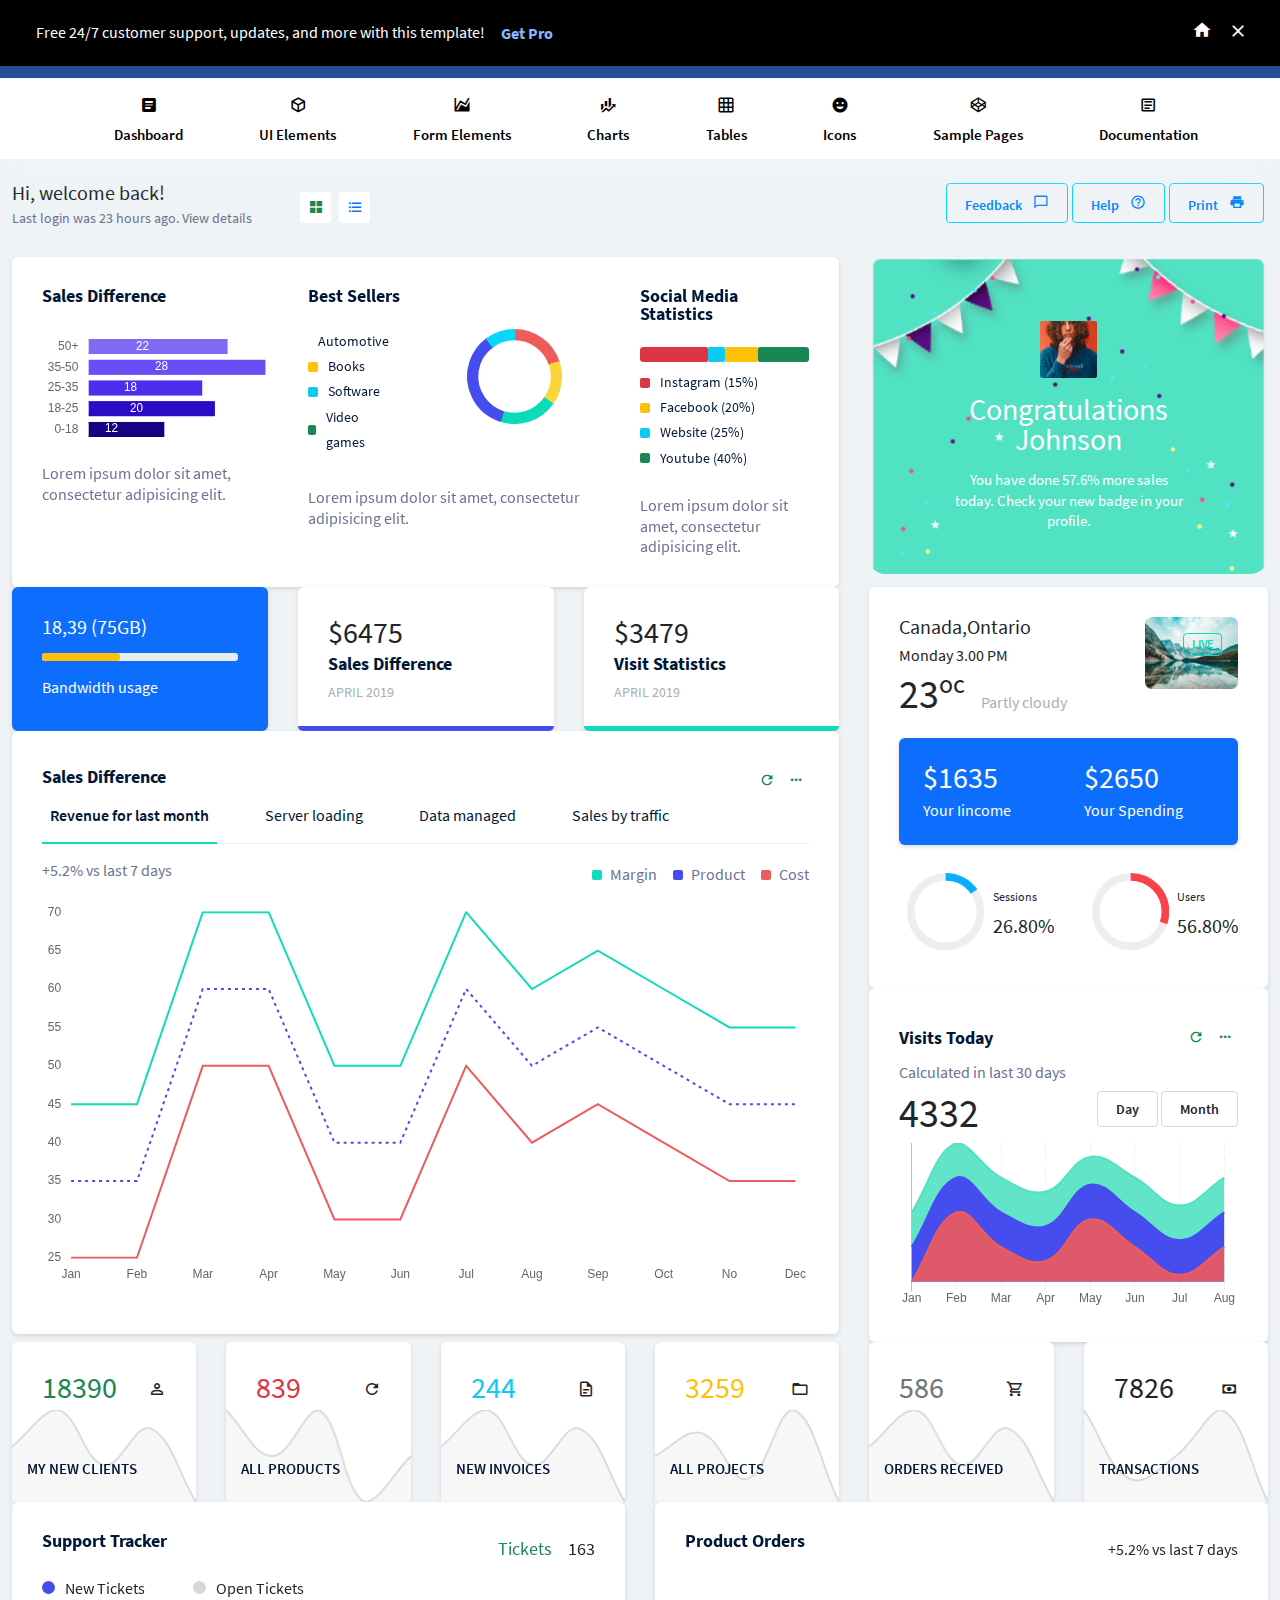
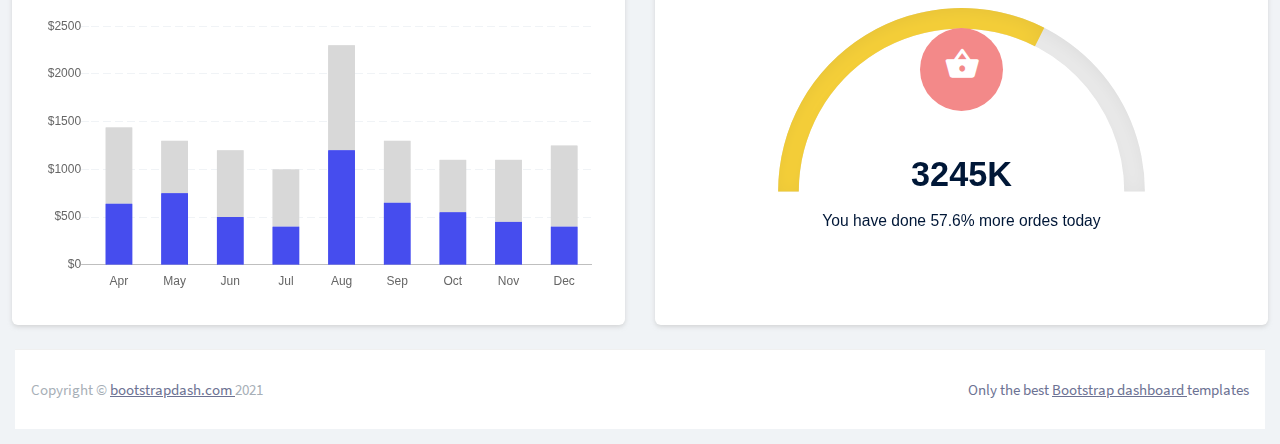
==== index - Copy.html @ f2af88d6 "initail commit" ====
<!DOCTYPE html>
<html lang="en">
  <head>
    <!-- Required meta tags -->
    <meta charset="utf-8">
    <meta name="viewport" content="width=device-width, initial-scale=1, shrink-to-fit=no">
    <title>Kapella Bootstrap Admin Dashboard Template</title>
    <!-- base:css -->
    <link rel="stylesheet" href="vendors/mdi/css/materialdesignicons.min.css">
    <link rel="stylesheet" href="vendors/base/vendor.bundle.base.css">
    <!-- endinject -->
    <!-- plugin css for this page -->
    <!-- End plugin css for this page -->
    <!-- inject:css -->
    <link rel="stylesheet" href="css/style.css">
    <!-- endinject -->
    <link rel="shortcut icon" href="images/favicon.png" />
  </head>
  <body>
    <div class="container-scroller">
				<div class="row p-0 m-0 proBanner" id="proBanner">
					<div class="col-md-12 p-0 m-0">
						<div class="card-body card-body-padding d-flex align-items-center justify-content-between">
							<div class="ps-lg-1">
								<div class="d-flex align-items-center justify-content-between">
									<p class="mb-0 font-weight-medium me-3 buy-now-text">Free 24/7 customer support, updates, and more with this template!</p>
									<a href="https://www.bootstrapdash.com/product/kapella-admin-pro/?utm_source=organic&utm_medium=banner&utm_campaign=buynow_demo" target="_blank" class="btn me-2 buy-now-btn border-0">Get Pro</a>
								</div>
							</div>
							<div class="d-flex align-items-center justify-content-between">
								<a href="https://www.bootstrapdash.com/product/kapella-admin-pro/"><i class="mdi mdi-home me-3 text-white"></i></a>
								<button id="bannerClose" class="btn border-0 p-0">
									<i class="mdi mdi-close text-white me-0"></i>
								</button>
							</div>
						</div>
					</div>
				</div>
		<!-- partial:partials/_horizontal-navbar.html -->
    <div class="horizontal-menu">
      <nav class="navbar top-navbar col-lg-12 col-12 p-0">
        <div class="container-fluid">
          <div class="navbar-menu-wrapper d-flex align-items-center justify-content-between">
            <ul class="navbar-nav navbar-nav-left">
              <li class="nav-item ms-0 me-5 d-lg-flex d-none">
                <a href="#" class="nav-link horizontal-nav-left-menu"><i class="mdi mdi-format-list-bulleted"></i></a>
              </li>
              <li class="nav-item dropdown">
                <a class="nav-link count-indicator dropdown-toggle d-flex align-items-center justify-content-center" id="notificationDropdown" href="#" data-bs-toggle="dropdown">
                  <i class="mdi mdi-bell mx-0"></i>
                  <span class="count bg-success">2</span>
                </a>
                <div class="dropdown-menu dropdown-menu-right navbar-dropdown preview-list" aria-labelledby="notificationDropdown">
                  <p class="mb-0 font-weight-normal float-left dropdown-header">Notifications</p>
                  <a class="dropdown-item preview-item">
                    <div class="preview-thumbnail">
                        <div class="preview-icon bg-success">
                          <i class="mdi mdi-information mx-0"></i>
                        </div>
                    </div>
                    <div class="preview-item-content">
                        <h6 class="preview-subject font-weight-normal">Application Error</h6>
                        <p class="font-weight-light small-text mb-0 text-muted">
                          Just now
                        </p>
                    </div>
                  </a>
                  <a class="dropdown-item preview-item">
                    <div class="preview-thumbnail">
                        <div class="preview-icon bg-warning">
                          <i class="mdi mdi-settings mx-0"></i>
                        </div>
                    </div>
                    <div class="preview-item-content">
                        <h6 class="preview-subject font-weight-normal">Settings</h6>
                        <p class="font-weight-light small-text mb-0 text-muted">
                          Private message
                        </p>
                    </div>
                  </a>
                  <a class="dropdown-item preview-item">
                    <div class="preview-thumbnail">
                        <div class="preview-icon bg-info">
                          <i class="mdi mdi-account-box mx-0"></i>
                        </div>
                    </div>
                    <div class="preview-item-content">
                        <h6 class="preview-subject font-weight-normal">New user registration</h6>
                        <p class="font-weight-light small-text mb-0 text-muted">
                          2 days ago
                        </p>
                    </div>
                  </a>
                </div>
              </li>
              <li class="nav-item dropdown">
                <a class="nav-link count-indicator dropdown-toggle d-flex justify-content-center align-items-center" id="messageDropdown" href="#" data-bs-toggle="dropdown">
                  <i class="mdi mdi-email mx-0"></i>
                  <span class="count bg-primary">4</span>
                </a>
                <div class="dropdown-menu dropdown-menu-right navbar-dropdown preview-list" aria-labelledby="messageDropdown">
                  <p class="mb-0 font-weight-normal float-left dropdown-header">Messages</p>
                  <a class="dropdown-item preview-item">
                    <div class="preview-thumbnail">
                        <img src="images/faces/face4.jpg" alt="image" class="profile-pic">
                    </div>
                    <div class="preview-item-content flex-grow">
                        <h6 class="preview-subject ellipsis font-weight-normal">David Grey
                        </h6>
                        <p class="font-weight-light small-text text-muted mb-0">
                          The meeting is cancelled
                        </p>
                    </div>
                  </a>
                  <a class="dropdown-item preview-item">
                    <div class="preview-thumbnail">
                        <img src="images/faces/face2.jpg" alt="image" class="profile-pic">
                    </div>
                    <div class="preview-item-content flex-grow">
                        <h6 class="preview-subject ellipsis font-weight-normal">Tim Cook
                        </h6>
                        <p class="font-weight-light small-text text-muted mb-0">
                          New product launch
                        </p>
                    </div>
                  </a>
                  <a class="dropdown-item preview-item">
                    <div class="preview-thumbnail">
                        <img src="images/faces/face3.jpg" alt="image" class="profile-pic">
                    </div>
                    <div class="preview-item-content flex-grow">
                        <h6 class="preview-subject ellipsis font-weight-normal"> Johnson
                        </h6>
                        <p class="font-weight-light small-text text-muted mb-0">
                          Upcoming board meeting
                        </p>
                    </div>
                  </a>
                </div>
              </li>
              <li class="nav-item dropdown">
                <a href="#" class="nav-link count-indicator "><i class="mdi mdi-message-reply-text"></i></a>
              </li>
              <li class="nav-item nav-search d-none d-lg-block ms-3">
                <div class="input-group">
                    <div class="input-group-prepend">
                      <span class="input-group-text" id="search">
                        <i class="mdi mdi-magnify"></i>
                      </span>
                    </div>
                    <input type="text" class="form-control" placeholder="search" aria-label="search" aria-describedby="search">
                </div>
              </li>	
            </ul>
            <div class="text-center navbar-brand-wrapper d-flex align-items-center justify-content-center">
                <a class="navbar-brand brand-logo" href="index.html"><img src="images/logo.svg" alt="logo"/></a>
                <a class="navbar-brand brand-logo-mini" href="index.html"><img src="images/logo-mini.svg" alt="logo"/></a>
            </div>
            <ul class="navbar-nav navbar-nav-right">
                <li class="nav-item dropdown  d-lg-flex d-none">
                  <button type="button" class="btn btn-inverse-primary btn-sm">Product </button>
                </li>
                <li class="nav-item dropdown d-lg-flex d-none">
                  <a class="dropdown-toggle show-dropdown-arrow btn btn-inverse-primary btn-sm" id="nreportDropdown" href="#" data-bs-toggle="dropdown">
                  Reports
                  </a>
                  <div class="dropdown-menu dropdown-menu-right navbar-dropdown preview-list" aria-labelledby="nreportDropdown">
                      <p class="mb-0 font-weight-medium float-left dropdown-header">Reports</p>
                      <a class="dropdown-item">
                        <i class="mdi mdi-file-pdf text-primary"></i>
                        Pdf
                      </a>
                      <a class="dropdown-item">
                        <i class="mdi mdi-file-excel text-primary"></i>
                        Exel
                      </a>
                  </div>
                </li>
                <li class="nav-item dropdown d-lg-flex d-none">
                  <button type="button" class="btn btn-inverse-primary btn-sm">Settings</button>
                </li>
                <li class="nav-item nav-profile dropdown">
                  <a class="nav-link dropdown-toggle" href="#" data-bs-toggle="dropdown" id="profileDropdown">
                    <span class="nav-profile-name">Johnson</span>
                    <span class="online-status"></span>
                    <img src="images/faces/face28.png" alt="profile"/>
                  </a>
                  <div class="dropdown-menu dropdown-menu-right navbar-dropdown" aria-labelledby="profileDropdown">
                      <a class="dropdown-item">
                        <i class="mdi mdi-settings text-primary"></i>
                        Settings
                      </a>
                      <a class="dropdown-item">
                        <i class="mdi mdi-logout text-primary"></i>
                        Logout
                      </a>
                  </div>
                </li>
            </ul>
            <button class="navbar-toggler navbar-toggler-right d-lg-none align-self-center" type="button" data-toggle="horizontal-menu-toggle">
              <span class="mdi mdi-menu"></span>
            </button>
          </div>
        </div>
      </nav>
      <nav class="bottom-navbar">
        <div class="container">
            <ul class="nav page-navigation">
              <li class="nav-item">
                <a class="nav-link" href="index.html">
                  <i class="mdi mdi-file-document-box menu-icon"></i>
                  <span class="menu-title">Dashboard</span>
                </a>
              </li>
              <li class="nav-item">
                  <a href="#" class="nav-link">
                    <i class="mdi mdi-cube-outline menu-icon"></i>
                    <span class="menu-title">UI Elements</span>
                    <i class="menu-arrow"></i>
                  </a>
                  <div class="submenu">
                      <ul>
                          <li class="nav-item"><a class="nav-link" href="pages/ui-features/buttons.html">Buttons</a></li>
                          <li class="nav-item"><a class="nav-link" href="pages/ui-features/typography.html">Typography</a></li>
                      </ul>
                  </div>
              </li>
              <li class="nav-item">
                  <a href="pages/forms/basic_elements.html" class="nav-link">
                    <i class="mdi mdi-chart-areaspline menu-icon"></i>
                    <span class="menu-title">Form Elements</span>
                    <i class="menu-arrow"></i>
                  </a>
              </li>
              <li class="nav-item">
                  <a href="pages/charts/chartjs.html" class="nav-link">
                    <i class="mdi mdi-finance menu-icon"></i>
                    <span class="menu-title">Charts</span>
                    <i class="menu-arrow"></i>
                  </a>
              </li>
              <li class="nav-item">
                  <a href="pages/tables/basic-table.html" class="nav-link">
                    <i class="mdi mdi-grid menu-icon"></i>
                    <span class="menu-title">Tables</span>
                    <i class="menu-arrow"></i>
                  </a>
              </li>
              <li class="nav-item">
                  <a href="pages/icons/mdi.html" class="nav-link">
                    <i class="mdi mdi-emoticon menu-icon"></i>
                    <span class="menu-title">Icons</span>
                    <i class="menu-arrow"></i>
                  </a>
              </li>
              <li class="nav-item">
                  <a href="#" class="nav-link">
                    <i class="mdi mdi-codepen menu-icon"></i>
                    <span class="menu-title">Sample Pages</span>
                    <i class="menu-arrow"></i>
                  </a>
                  <div class="submenu">
                      <ul class="submenu-item">
                          <li class="nav-item"><a class="nav-link" href="pages/samples/login.html">Login</a></li>
                          <li class="nav-item"><a class="nav-link" href="pages/samples/login-2.html">Login 2</a></li>
                          <li class="nav-item"><a class="nav-link" href="pages/samples/register.html">Register</a></li>
                          <li class="nav-item"><a class="nav-link" href="pages/samples/register-2.html">Register 2</a></li>
                          <li class="nav-item"><a class="nav-link" href="pages/samples/lock-screen.html">Lockscreen</a></li>
                      </ul>
                  </div>
              </li>
              <li class="nav-item">
                  <a href="docs/documentation.html" class="nav-link">
                    <i class="mdi mdi-file-document-box-outline menu-icon"></i>
                    <span class="menu-title">Documentation</span></a>
              </li>
            </ul>
        </div>
      </nav>
    </div>
    <!-- partial -->
		<div class="container-fluid page-body-wrapper">
			<div class="main-panel">
				<div class="content-wrapper">
					<div class="row">
						<div class="col-sm-6 mb-4 mb-xl-0">
							<div class="d-lg-flex align-items-center">
								<div>
									<h3 class="text-dark font-weight-bold mb-2">Hi, welcome back!</h3>
									<h6 class="font-weight-normal mb-2">Last login was 23 hours ago. View details</h6>
								</div>
								<div class="ms-lg-5 d-lg-flex d-none">
										<button type="button" class="btn bg-white btn-icon">
											<i class="mdi mdi-view-grid text-success"></i>
									</button>
										<button type="button" class="btn bg-white btn-icon ms-2">
											<i class="mdi mdi-format-list-bulleted font-weight-bold text-primary"></i>
										</button>
								</div>
							</div>
						</div>
						<div class="col-sm-6">
							<div class="d-flex align-items-center justify-content-md-end">
								<div class="pe-1 mb-3 mb-xl-0">
										<button type="button" class="btn btn-outline-inverse-info btn-icon-text">
											Feedback
											<i class="mdi mdi-message-outline btn-icon-append"></i>                          
										</button>
								</div>
								<div class="pe-1 mb-3 mb-xl-0">
										<button type="button" class="btn btn-outline-inverse-info btn-icon-text">
											Help
											<i class="mdi mdi-help-circle-outline btn-icon-append"></i>                          
									</button>
								</div>
								<div class="pe-1 mb-3 mb-xl-0">
										<button type="button" class="btn btn-outline-inverse-info btn-icon-text">
											Print
											<i class="mdi mdi-printer btn-icon-append"></i>                          
										</button>
								</div>
							</div>
						</div>
					</div>
					<div class="row mt-4">
						<div class="col-lg-8 grid-margin stretch-card">
							<div class="card">
								<div class="card-body">
									<div class="row">
										<div class="col-lg-4">
											<h4 class="card-title">Sales Difference</h4>
											<canvas id="salesDifference"></canvas>
											<p class="mt-3 mb-4 mb-lg-0">Lorem ipsum dolor sit amet,
												consectetur adipisicing elit.
											</p>
										</div>
										<div class="col-lg-5">
											<h4 class="card-title">Best Sellers</h4>
											<div class="row">
												<div class="col-sm-4">
													<ul class="graphl-legend-rectangle">
														<li><span class="bg-danger"></span>Automotive</li>
														<li><span class="bg-warning"></span>Books</li>
														<li><span class="bg-info"></span>Software</li>
														<li><span class="bg-success"></span>Video games</li>
													</ul>
												</div>
												<div class="col-sm-8 grid-margin">
													<canvas id="bestSellers"></canvas>
												</div>
											</div>
											<p class="mt-3 mb-4 mb-lg-0">Lorem ipsum dolor sit amet,
												consectetur adipisicing elit.
											</p>
										</div>
										<div class="col-lg-3">
											<h4 class="card-title">Social Media Statistics</h4>
											<div class="row">
												<div class="col-sm-12">
													<div class="progress progress-lg grouped mb-2">
														<div class="progress-bar  bg-danger" role="progressbar" style="width: 40%" aria-valuenow="25" aria-valuemin="0" aria-valuemax="100"></div>
														<div class="progress-bar bg-info" role="progressbar" style="width: 10%" aria-valuenow="50" aria-valuemin="0" aria-valuemax="100"></div>
														<div class="progress-bar bg-warning" role="progressbar" style="width: 20%" aria-valuenow="50" aria-valuemin="0" aria-valuemax="100"></div>
														<div class="progress-bar bg-success" role="progressbar" style="width: 30%" aria-valuenow="50" aria-valuemin="0" aria-valuemax="100"></div>
													</div>
												</div>
												<div class="col-sm-12">
													<ul class="graphl-legend-rectangle">
														<li><span class="bg-danger"></span>Instagram (15%)</li>
														<li><span class="bg-warning"></span>Facebook (20%)</li>
														<li><span class="bg-info"></span>Website (25%)</li>
														<li><span class="bg-success"></span>Youtube (40%)</li>
													</ul>
												</div>
											</div>
											<p class="mb-0 mt-2">Lorem ipsum dolor sit amet,
												consectetur adipisicing elit.
											</p>
										</div>
									</div>
								</div>
							</div>
						</div>
						<div class="col-lg-4 mb-3 mb-lg-0">
							<div class="card congratulation-bg text-center">
								<div class="card-body pb-0">
									<img src="images/dashboard/face29.png" alt="">  
									<h2 class="mt-3 text-white mb-3 font-weight-bold">Congratulations
										Johnson
									</h2>
									<p>You have done 57.6% more sales today. 
										Check your new badge in your profile.
									</p>
								</div>
							</div>
						</div>
					</div>
					<div class="row">
						<div class="col-sm-8 flex-column d-flex stretch-card">
							<div class="row">
								<div class="col-lg-4 d-flex grid-margin stretch-card">
									<div class="card bg-primary">
										<div class="card-body text-white">
											<h3 class="font-weight-bold mb-3">18,39 (75GB)</h3>
											<div class="progress mb-3">
												<div class="progress-bar  bg-warning" role="progressbar" style="width: 40%" aria-valuenow="25" aria-valuemin="0" aria-valuemax="100"></div>
											</div>
											<p class="pb-0 mb-0">Bandwidth usage</p>
										</div>
									</div>
								</div>
								<div class="col-lg-4 d-flex grid-margin stretch-card">
									<div class="card sale-diffrence-border">
										<div class="card-body">
											<h2 class="text-dark mb-2 font-weight-bold">$6475</h2>
											<h4 class="card-title mb-2">Sales Difference</h4>
											<small class="text-muted">APRIL 2019</small>
										</div>
									</div>
								</div>
								<div class="col-lg-4 d-flex grid-margin stretch-card">
									<div class="card sale-visit-statistics-border">
										<div class="card-body">
											<h2 class="text-dark mb-2 font-weight-bold">$3479</h2>
											<h4 class="card-title mb-2">Visit Statistics</h4>
											<small class="text-muted">APRIL 2019</small>
										</div>
									</div>
								</div>
							</div>
							<div class="row">
								<div class="col-sm-12 grid-margin d-flex stretch-card">
									<div class="card">
										<div class="card-body">
											<div class="d-flex align-items-center justify-content-between">
												<h4 class="card-title mb-2">Sales Difference</h4>
												<div class="dropdown">
													<a href="#" class="text-success btn btn-link  px-1"><i class="mdi mdi-refresh"></i></a>
													<a href="#" class="text-success btn btn-link px-1 dropdown-toggle dropdown-arrow-none" data-bs-toggle="dropdown" id="settingsDropdownsales">
														<i class="mdi mdi-dots-horizontal"></i></a>
														<div class="dropdown-menu dropdown-menu-right navbar-dropdown" aria-labelledby="settingsDropdownsales">
															<a class="dropdown-item">
																<i class="mdi mdi-grease-pencil text-primary"></i>
																Edit
															</a>
															<a class="dropdown-item">
																<i class="mdi mdi-delete text-primary"></i>
																Delete
															</a>
														</div>
												</div>
											</div>
											<div>
												<ul class="nav nav-tabs tab-no-active-fill" role="tablist">
													<li class="nav-item">
														<a class="nav-link active ps-2 pe-2" id="revenue-for-last-month-tab" data-bs-toggle="tab" href="#revenue-for-last-month" role="tab" aria-controls="revenue-for-last-month" aria-selected="true">Revenue for last month</a>
													</li>
													<li class="nav-item">
														<a class="nav-link ps-2 pe-2" id="server-loading-tab" data-bs-toggle="tab" href="#server-loading" role="tab" aria-controls="server-loading" aria-selected="false">Server loading</a>
													</li>
													<li class="nav-item">
														<a class="nav-link ps-2 pe-2" id="data-managed-tab" data-bs-toggle="tab" href="#data-managed" role="tab" aria-controls="data-managed" aria-selected="false">Data managed</a>
													</li>
													<li class="nav-item">
														<a class="nav-link ps-2 pe-2" id="sales-by-traffic-tab" data-bs-toggle="tab" href="#sales-by-traffic" role="tab" aria-controls="sales-by-traffic" aria-selected="false">Sales by traffic</a>
													</li>
												</ul>
												<div class="tab-content tab-no-active-fill-tab-content">
													<div class="tab-pane fade show active" id="revenue-for-last-month" role="tabpanel" aria-labelledby="revenue-for-last-month-tab">
														<div class="d-lg-flex justify-content-between">
															<p class="mb-4">+5.2% vs last 7 days</p>
															<div id="revenuechart-legend" class="revenuechart-legend">f</div>
														</div>
														<canvas id="revenue-for-last-month-chart"></canvas>
													</div>
													<div class="tab-pane fade" id="server-loading" role="tabpanel" aria-labelledby="server-loading-tab">
														<div class="d-flex justify-content-between">
															<p class="mb-4">+5.2% vs last 7 days</p>
															<div id="serveLoading-legend" class="revenuechart-legend">f</div>
														</div>
														<canvas id="serveLoading"></canvas>
													</div>
													<div class="tab-pane fade" id="data-managed" role="tabpanel" aria-labelledby="data-managed-tab">
														<div class="d-flex justify-content-between">
															<p class="mb-4">+5.2% vs last 7 days</p>
															<div id="dataManaged-legend" class="revenuechart-legend">f</div>
														</div>
														<canvas id="dataManaged"></canvas>
													</div>
													<div class="tab-pane fade" id="sales-by-traffic" role="tabpanel" aria-labelledby="sales-by-traffic-tab">
														<div class="d-flex justify-content-between">
															<p class="mb-4">+5.2% vs last 7 days</p>
															<div id="salesTrafic-legend" class="revenuechart-legend">f</div>
														</div>
														<canvas id="salesTrafic"></canvas>
													</div>
												</div>
											</div>
										</div>
									</div>
								</div>
							</div>
						</div>
						<div class="col-sm-4 flex-column d-flex stretch-card">
							<div class="row flex-grow">
								<div class="col-sm-12 grid-margin stretch-card">
									<div class="card">
										<div class="card-body">
											<div class="row">
												<div class="col-lg-8">
													<h3 class="font-weight-bold text-dark">Canada,Ontario</h3>
													<p class="text-dark">Monday 3.00 PM</p>
													<div class="d-lg-flex align-items-baseline mb-3">
														<h1 class="text-dark font-weight-bold">23<sup class="font-weight-light"><small>o</small><small class="font-weight-medium">c</small></sup></h1>
														<p class="text-muted ms-3">Partly cloudy</p>
													</div>
												</div>
												<div class="col-lg-4">
													<div class="position-relative">
														<img src="images/dashboard/live.png" class="w-100" alt="">
														<div class="live-info badge badge-success">Live</div>
													</div>
												</div>
											</div>
											<div class="row">
												<div class="col-sm-12 mt-4 mt-lg-0">
													<div class="bg-primary text-white px-4 py-4 card">
														<div class="row">
															<div class="col-sm-6 pl-lg-5">
																<h2>$1635</h2>
																<p class="mb-0">Your Iincome</p>
															</div>
															<div class="col-sm-6 climate-info-border mt-lg-0 mt-2">
																<h2>$2650</h2>
																<p class="mb-0">Your Spending</p>
															</div>
														</div>
													</div>
												</div>
											</div>
											<div class="row pt-3 mt-md-1">
												<div class="col">
													<div class="d-flex purchase-detail-legend align-items-center">
														<div id="circleProgress1" class="p-2"></div>
														<div>
															<p class="font-weight-medium text-dark text-small">Sessions</p>
															<h3 class="font-weight-bold text-dark  mb-0">26.80%</h3>
														</div>
													</div>
												</div>
												<div class="col">
													<div class="d-flex purchase-detail-legend align-items-center">
														<div id="circleProgress2" class="p-2"></div>
														<div>
															<p class="font-weight-medium text-dark text-small">Users</p>
															<h3 class="font-weight-bold text-dark  mb-0">56.80%</h3>
														</div>
													</div>
												</div>
											</div>
										</div>
									</div>
								</div>
								<div class="col-sm-12 grid-margin stretch-card">
									<div class="card">
										<div class="card-body">
											<div class="row">
												<div class="col-sm-12">
													<div class="d-flex align-items-center justify-content-between">
														<h4 class="card-title mb-0">Visits Today</h4>
														<div class="dropdown">
															<a href="#" class="text-success btn btn-link  px-1"><i class="mdi mdi-refresh"></i></a>
															<a href="#" class="text-success btn btn-link px-1 dropdown-toggle dropdown-arrow-none" data-bs-toggle="dropdown" id="profileDropdownvisittoday"><i class="mdi mdi-dots-horizontal"></i></a>
															<div class="dropdown-menu dropdown-menu-right navbar-dropdown" aria-labelledby="profileDropdownvisittoday">
																<a class="dropdown-item">
																	<i class="mdi mdi-grease-pencil text-primary"></i>
																	Edit
																</a>
																<a class="dropdown-item">
																	<i class="mdi mdi-delete text-primary"></i>
																	Delete
																</a>
															</div>
														</div>
													</div>
													<p class="mt-1">Calculated in last 30 days</p>
													<div class="d-lg-flex align-items-center justify-content-between">
														<h1 class="font-weight-bold text-dark">4332</h1>
														<div class="mb-3">
															<button type="button" class="btn btn-outline-light text-dark font-weight-normal">Day</button>
															<button type="button" class="btn btn-outline-light text-dark font-weight-normal">Month</button>
														</div>
													</div>
													<canvas id="visitorsToday"></canvas>
												</div>
											</div>
										</div>
									</div>
								</div>
							</div>
						</div>
					</div>
					<div class="row">
						<div class="col-lg-2 grid-margin stretch-card">
							<div class="card">
								<div class="card-body pb-0">
									<div class="d-flex align-items-center justify-content-between">
										<h2 class="text-success font-weight-bold">18390</h2>
										<i class="mdi mdi-account-outline mdi-18px text-dark"></i>
									</div>
								</div>
								<canvas id="newClient"></canvas>
								<div class="line-chart-row-title">MY NEW CLIENTS</div>
							</div>
						</div>
						<div class="col-lg-2 grid-margin stretch-card">
							<div class="card">
								<div class="card-body pb-0">
									<div class="d-flex align-items-center justify-content-between">
										<h2 class="text-danger font-weight-bold">839</h2>
										<i class="mdi mdi-refresh mdi-18px text-dark"></i>
									</div>
								</div>
								<canvas id="allProducts"></canvas>
								<div class="line-chart-row-title">All Products</div>
							</div>
						</div>
						<div class="col-lg-2 grid-margin stretch-card">
							<div class="card">
								<div class="card-body pb-0">
									<div class="d-flex align-items-center justify-content-between">
										<h2 class="text-info font-weight-bold">244</h2>
										<i class="mdi mdi-file-document-outline mdi-18px text-dark"></i>
									</div>
								</div>
								<canvas id="invoices"></canvas>
								<div class="line-chart-row-title">NEW INVOICES</div>
							</div>
						</div>
						<div class="col-lg-2 grid-margin stretch-card">
							<div class="card">
								<div class="card-body pb-0">
									<div class="d-flex align-items-center justify-content-between">
										<h2 class="text-warning font-weight-bold">3259</h2>
										<i class="mdi mdi-folder-outline mdi-18px text-dark"></i>
									</div>
								</div>
								<canvas id="projects"></canvas>
								<div class="line-chart-row-title">All PROJECTS</div>
							</div>
						</div>
						<div class="col-lg-2 grid-margin stretch-card">
							<div class="card">
								<div class="card-body pb-0">
									<div class="d-flex align-items-center justify-content-between">
										<h2 class="text-secondary font-weight-bold">586</h2>
										<i class="mdi mdi-cart-outline mdi-18px text-dark"></i>
									</div>
								</div>
								<canvas id="orderRecieved"></canvas>
								<div class="line-chart-row-title">Orders Received</div>
							</div>
						</div>
						<div class="col-lg-2 grid-margin stretch-card">
							<div class="card">
								<div class="card-body pb-0">
									<div class="d-flex align-items-center justify-content-between">
										<h2 class="text-dark font-weight-bold">7826</h2>
										<i class="mdi mdi-cash text-dark mdi-18px"></i>
									</div>
								</div>
								<canvas id="transactions"></canvas>
								<div class="line-chart-row-title">TRANSACTIONS</div>
							</div>
						</div>
					</div>
					<div class="row">
						<div class="col-sm-6 grid-margin grid-margin-md-0 stretch-card">
							<div class="card">
								<div class="card-body">
									<div class="d-flex align-items-center justify-content-between">
										<h4 class="card-title">Support Tracker</h4>
										<h4 class="text-success font-weight-bold">Tickets<span class="text-dark ms-3">163</span></h4>
									</div>
									<div id="support-tracker-legend" class="support-tracker-legend"></div>
									<canvas id="supportTracker"></canvas>
								</div>
							</div>
						</div>
						<div class="col-sm-6 grid-margin grid-margin-md-0 stretch-card">
							<div class="card">
								<div class="card-body">
									<div class="d-lg-flex align-items-center justify-content-between mb-4">
										<h4 class="card-title">Product Orders</h4>
										<p class="text-dark">+5.2% vs last 7 days</p>
									</div>
									<div class="product-order-wrap padding-reduced">
										<div id="productorder-gage" class="gauge productorder-gage"></div>
									</div>
								</div>
							</div>
						</div>
					</div>
				</div>
				<!-- content-wrapper ends -->
				<!-- partial:partials/_footer.html -->
				<footer class="footer">
          <div class="footer-wrap">
            <div class="d-sm-flex justify-content-center justify-content-sm-between">
              <span class="text-muted text-center text-sm-left d-block d-sm-inline-block">Copyright © <a href="https://www.bootstrapdash.com/" target="_blank">bootstrapdash.com </a>2021</span>
              <span class="float-none float-sm-right d-block mt-1 mt-sm-0 text-center">Only the best <a href="https://www.bootstrapdash.com/" target="_blank"> Bootstrap dashboard </a> templates</span>
            </div>
          </div>
        </footer>
				<!-- partial -->
			</div>
			<!-- main-panel ends -->
		</div>
		<!-- page-body-wrapper ends -->
    </div>
		<!-- container-scroller -->
    <!-- base:js -->
    <script src="vendors/base/vendor.bundle.base.js"></script>
    <!-- endinject -->
    <!-- Plugin js for this page-->
    <!-- End plugin js for this page-->
    <!-- inject:js -->
    <script src="js/template.js"></script>
    <!-- endinject -->
    <!-- plugin js for this page -->
    <!-- End plugin js for this page -->
    <script src="vendors/chart.js/Chart.min.js"></script>
    <script src="vendors/progressbar.js/progressbar.min.js"></script>
		<script src="vendors/chartjs-plugin-datalabels/chartjs-plugin-datalabels.js"></script>
		<script src="vendors/justgage/raphael-2.1.4.min.js"></script>
		<script src="vendors/justgage/justgage.js"></script>
    <script src="js/jquery.cookie.js" type="text/javascript"></script>
    <!-- Custom js for this page-->
    <script src="js/dashboard.js"></script>
    <!-- End custom js for this page-->
  </body>
</html>
---- vendors/base/vendor.bundle.base.css ----
/*
 * Container style
 */
.ps {
  overflow: hidden !important;
  overflow-anchor: none;
  -ms-overflow-style: none;
  touch-action: auto;
  -ms-touch-action: auto;
}

/*
 * Scrollbar rail styles
 */
.ps__rail-x {
  display: none;
  opacity: 0;
  transition: background-color .2s linear, opacity .2s linear;
  -webkit-transition: background-color .2s linear, opacity .2s linear;
  height: 15px;
  /* there must be 'bottom' or 'top' for ps__rail-x */
  bottom: 0px;
  /* please don't change 'position' */
  position: absolute;
}

.ps__rail-y {
  display: none;
  opacity: 0;
  transition: background-color .2s linear, opacity .2s linear;
  -webkit-transition: background-color .2s linear, opacity .2s linear;
  width: 15px;
  /* there must be 'right' or 'left' for ps__rail-y */
  right: 0;
  /* please don't change 'position' */
  position: absolute;
}

.ps--active-x > .ps__rail-x,
.ps--active-y > .ps__rail-y {
  display: block;
  background-color: transparent;
}

.ps:hover > .ps__rail-x,
.ps:hover > .ps__rail-y,
.ps--focus > .ps__rail-x,
.ps--focus > .ps__rail-y,
.ps--scrolling-x > .ps__rail-x,
.ps--scrolling-y > .ps__rail-y {
  opacity: 0.6;
}

.ps .ps__rail-x:hover,
.ps .ps__rail-y:hover,
.ps .ps__rail-x:focus,
.ps .ps__rail-y:focus,
.ps .ps__rail-x.ps--clicking,
.ps .ps__rail-y.ps--clicking {
  background-color: #eee;
  opacity: 0.9;
}

/*
 * Scrollbar thumb styles
 */
.ps__thumb-x {
  background-color: #aaa;
  border-radius: 6px;
  transition: background-color .2s linear, height .2s ease-in-out;
  -webkit-transition: background-color .2s linear, height .2s ease-in-out;
  height: 6px;
  /* there must be 'bottom' for ps__thumb-x */
  bottom: 2px;
  /* please don't change 'position' */
  position: absolute;
}

.ps__thumb-y {
  background-color: #aaa;
  border-radius: 6px;
  transition: background-color .2s linear, width .2s ease-in-out;
  -webkit-transition: background-color .2s linear, width .2s ease-in-out;
  width: 6px;
  /* there must be 'right' for ps__thumb-y */
  right: 2px;
  /* please don't change 'position' */
  position: absolute;
}

.ps__rail-x:hover > .ps__thumb-x,
.ps__rail-x:focus > .ps__thumb-x,
.ps__rail-x.ps--clicking .ps__thumb-x {
  background-color: #999;
  height: 11px;
}

.ps__rail-y:hover > .ps__thumb-y,
.ps__rail-y:focus > .ps__thumb-y,
.ps__rail-y.ps--clicking .ps__thumb-y {
  background-color: #999;
  width: 11px;
}

/* MS supports */
@supports (-ms-overflow-style: none) {
  .ps {
    overflow: auto !important;
  }
}

@media screen and (-ms-high-contrast: active), (-ms-high-contrast: none) {
  .ps {
    overflow: auto !important;
  }
}
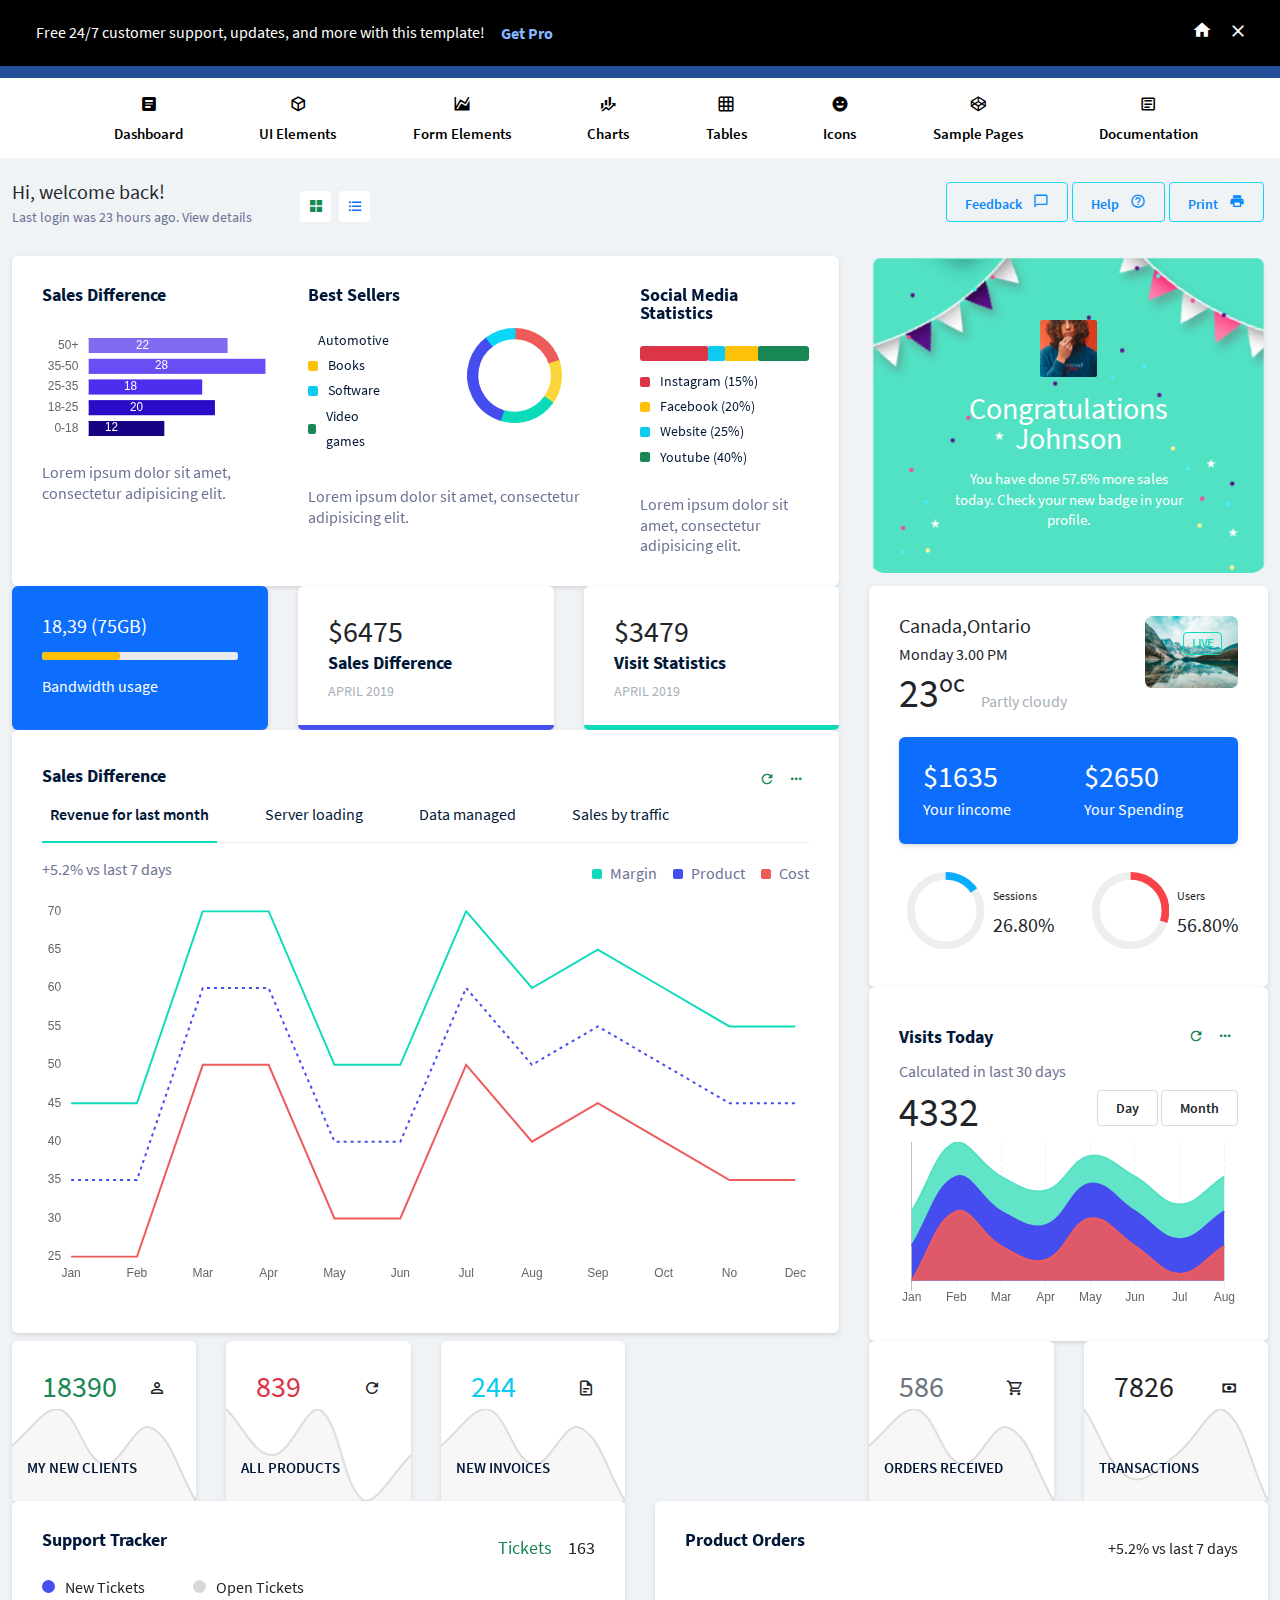
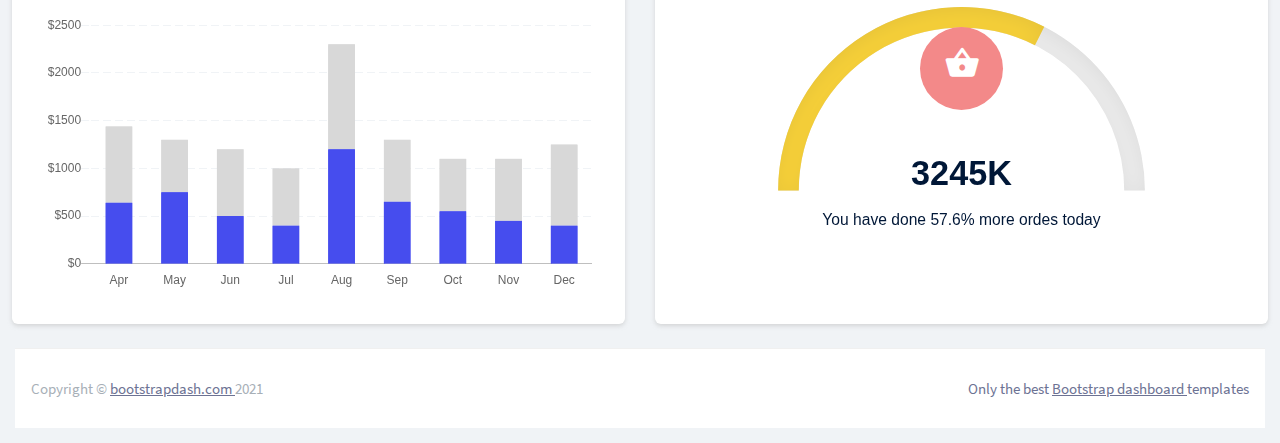
==== commit 55d7b3f1: "new ui implemented" ====
--- a/index - Copy.html
+++ b/index - Copy.html
@@ -15,6 +15,76 @@
     <link rel="stylesheet" href="css/style.css">
     <!-- endinject -->
     <link rel="shortcut icon" href="images/favicon.png" />
+	<style>
+	
+.form-outline .form-control:focus~.form-label {
+    color: #1266f1;
+}
+.form-outline .form-control.active~.form-label, .form-outline .form-control:focus~.form-label {
+    transform: translateY(-1rem) translateY(0.1rem) scale(.8);
+}
+.form-outline .form-control~.form-label {
+    position: absolute;
+    top: 0;
+    max-width: 90%;
+    white-space: nowrap;
+    overflow: hidden;
+    text-overflow: ellipsis;
+    left: 0.75rem;
+    padding-top: 0.37rem;
+    pointer-events: none;
+    transform-origin: 0 0;
+    transition: all .2s ease-out;
+    color: rgba(0,0,0,.6);
+    margin-bottom: 0;
+}
+.form-label {
+    margin-bottom: 0.5rem;
+    color: rgba(0,0,0,.6);
+}
+
+label {
+    display: inline-block;
+}
+
+.form-outline .form-control {
+    min-height: auto;
+    padding: 0.33em 0.75em;
+    border: 0;
+    background: transparent;
+    transition: all .2s linear;
+}
+
+INPUT:not(:-webkit-autofill), SELECT:not(:-webkit-autofill), TEXTAREA:not(:-webkit-autofill) {
+    animation-name: onautofillcancel;
+}
+.form-control {
+    min-height: auto;
+    padding-top: 4px;
+    padding-bottom: 3.28px;
+    transition: all .1s linear;
+}
+.form-control {
+    display: block;
+    width: 100%;
+    padding: 0.375rem 0.75rem;
+    font-size: 1rem;
+    font-weight: 400;
+    line-height: 1.6;
+    color: #4f4f4f;
+    background-color: #fff;
+    background-clip: padding-box;
+    border: 1px solid #bdbdbd;
+    -webkit-appearance: none;
+    -moz-appearance: none;
+    appearance: none;
+    border-radius: 0.25rem;
+    transition: all .2s linear;
+}
+.form-outline .form-control:focus {
+    box-shadow: none!important;
+}
+	</style>
   </head>
   <body>
     <div class="container-scroller">
@@ -638,16 +708,10 @@
 							</div>
 						</div>
 						<div class="col-lg-2 grid-margin stretch-card">
-							<div class="card">
-								<div class="card-body pb-0">
-									<div class="d-flex align-items-center justify-content-between">
-										<h2 class="text-warning font-weight-bold">3259</h2>
-										<i class="mdi mdi-folder-outline mdi-18px text-dark"></i>
-									</div>
-								</div>
-								<canvas id="projects"></canvas>
-								<div class="line-chart-row-title">All PROJECTS</div>
-							</div>
+							<div class="form-outline">
+								<input type="text" id="form12" class="form-control" />
+								<label class="form-label" for="form12">Example label</label>
+							  </div>
 						</div>
 						<div class="col-lg-2 grid-margin stretch-card">
 							<div class="card">
--- a/css/style.css
+++ b/css/style.css
@@ -22032,7 +22032,7 @@
 .form-control, .typeahead,
 .tt-query,
 .tt-hint {
-  border: 2px solid #8f9091;
+  border: 1px solid #8f9091;
   font-weight: 400;
   font-size: 0.875rem;
   height: auto;
@@ -22042,7 +22042,7 @@
 select.tt-query,
 select.tt-hint {
   padding: .65rem .75rem;
-  border: 2px solid #8f9091;
+  border: 1px solid #8f9091;
   outline: 1px solid #f1f6f8;
   color: #c9c8c8;
 }
@@ -23314,7 +23314,6 @@
 .horizontal-menu .top-navbar {
   font-weight: 400;
   background: #244f96;
-  border-bottom: 1px solid #f1f6f8;
 }
 
 .horizontal-menu .top-navbar .navbar-brand-wrapper {
